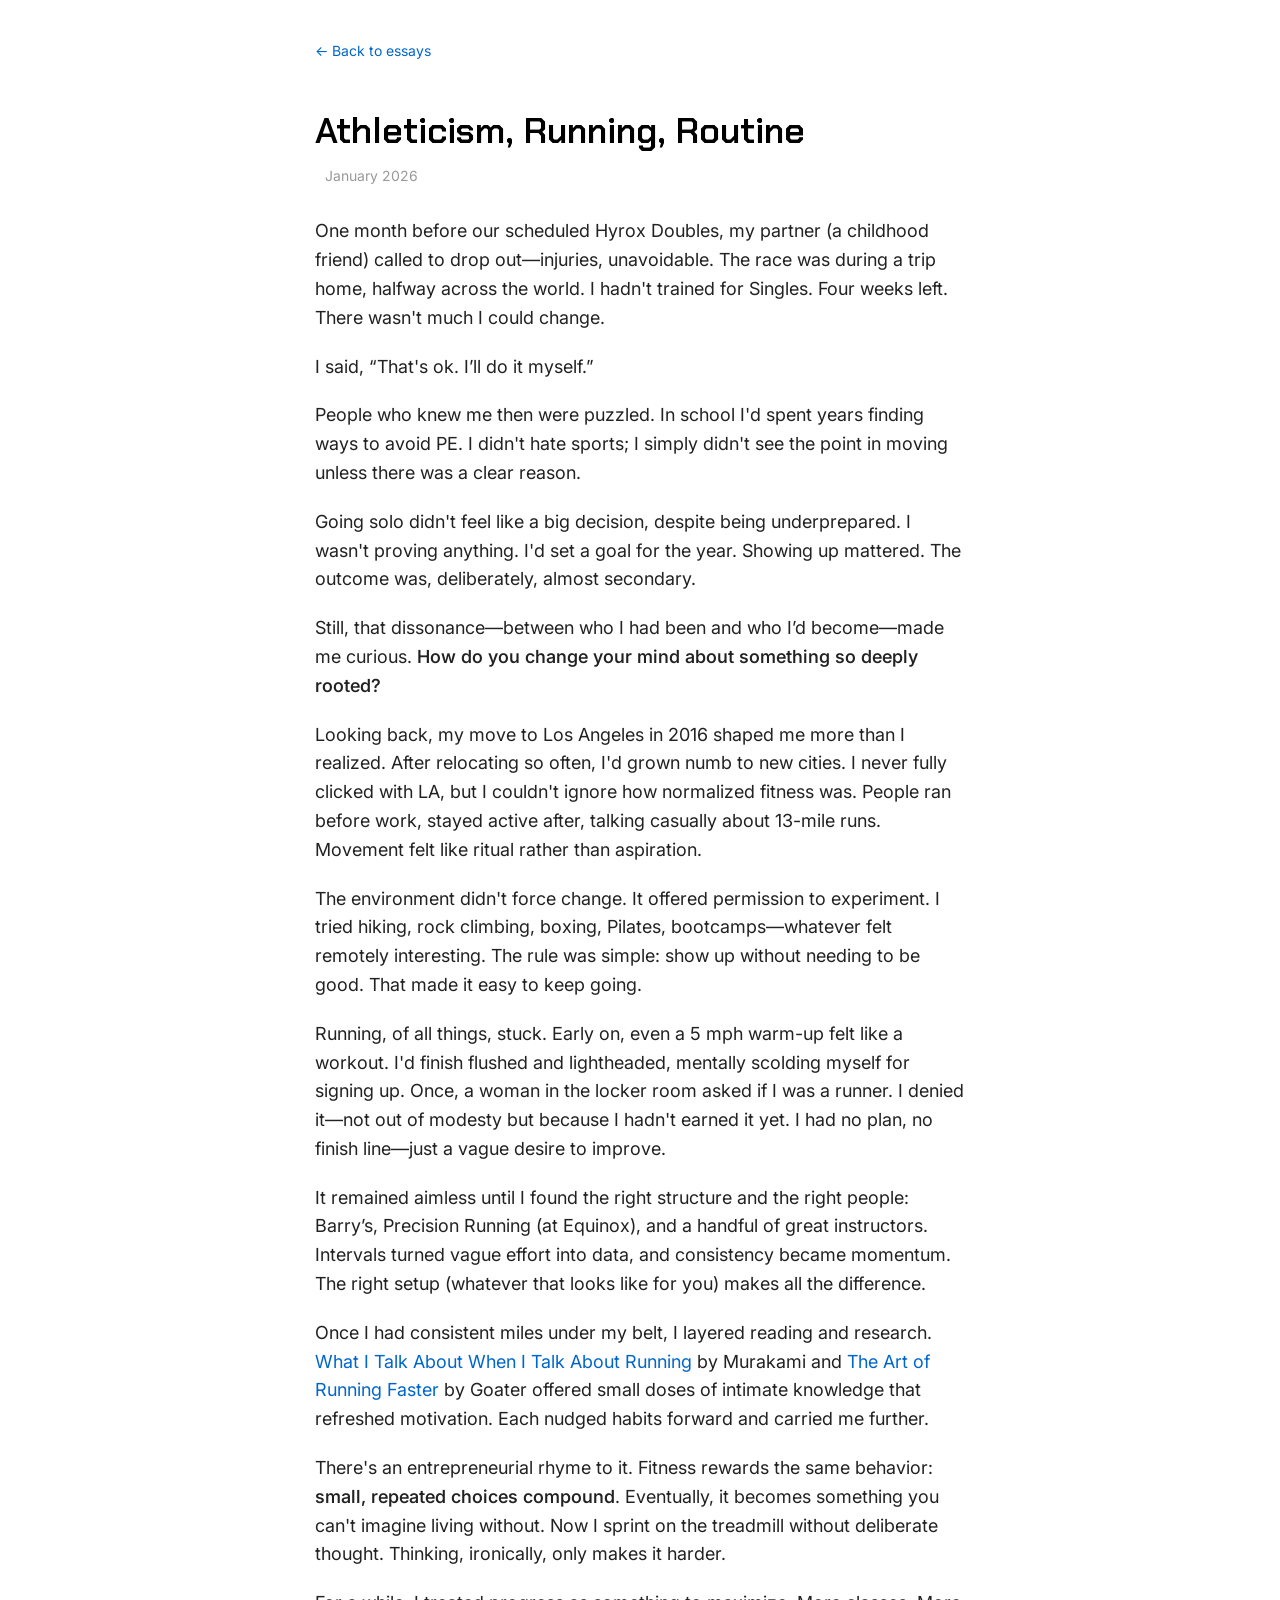
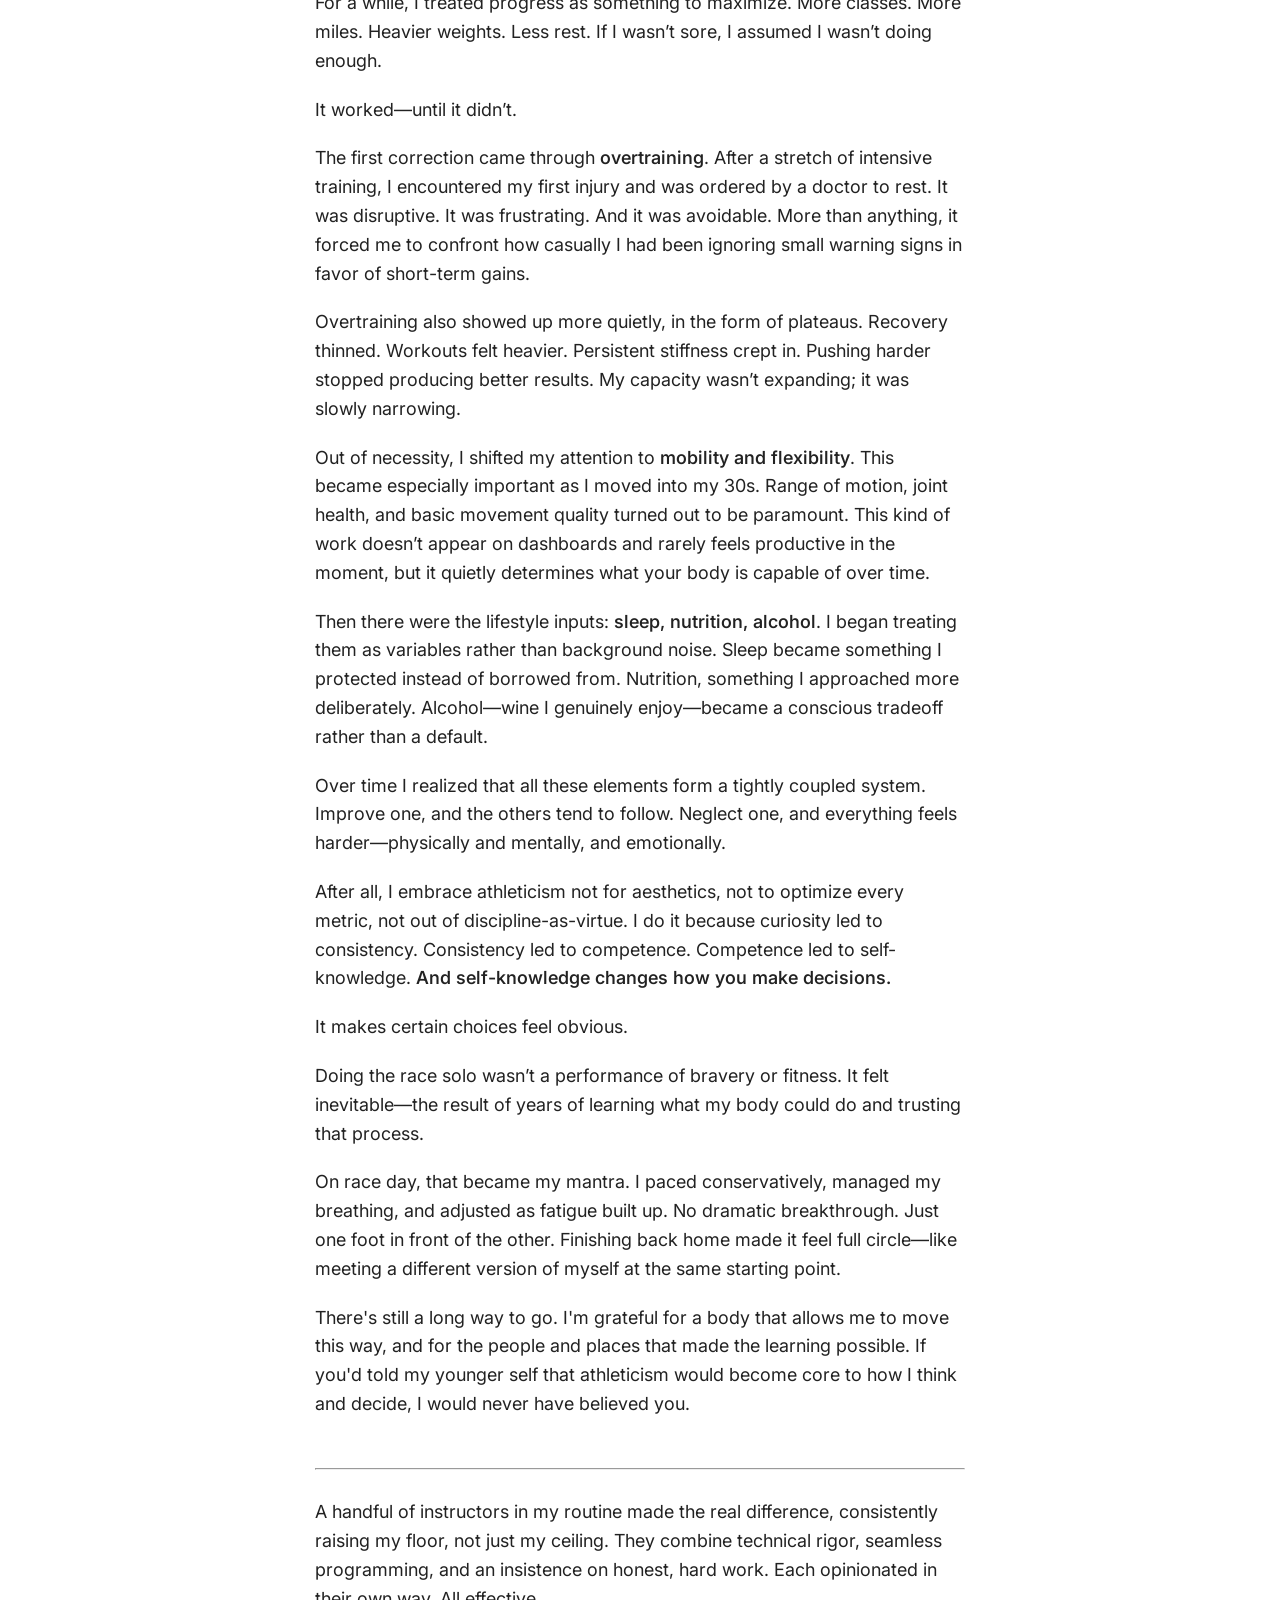
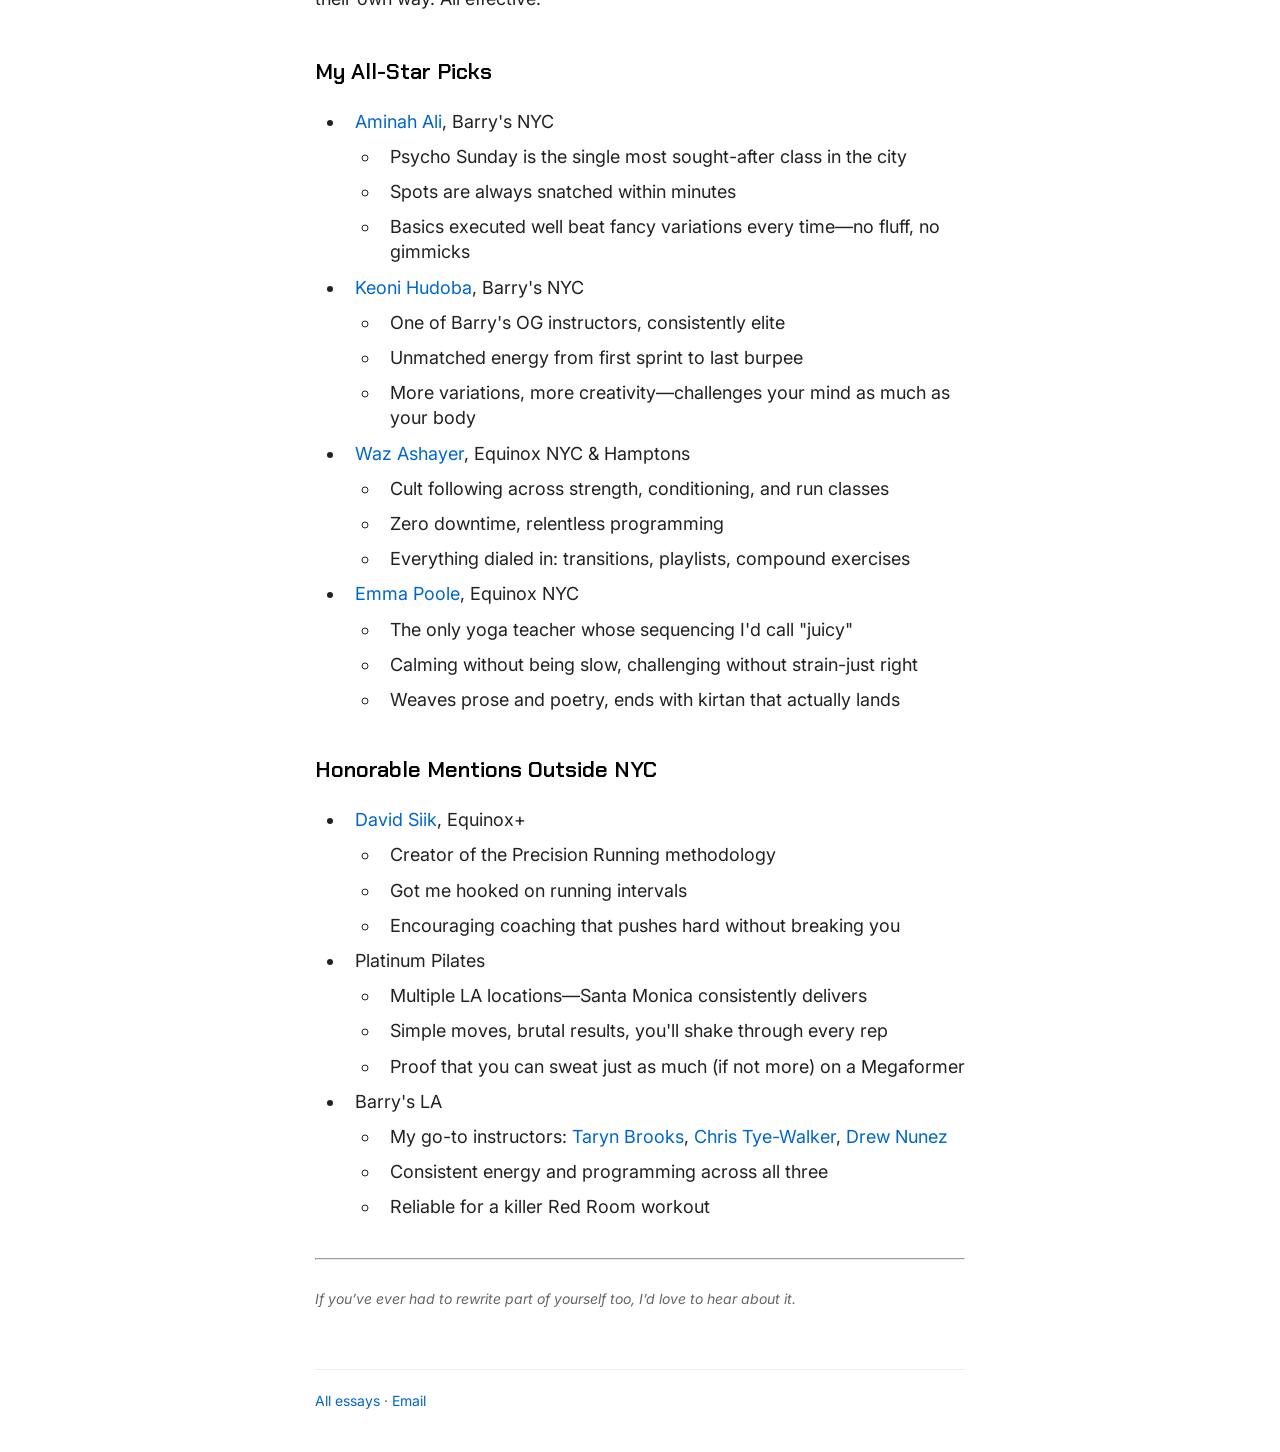
==== essays/athleticism-running-routine.html @ 354f7472 "Initial commit: personal website" ====
<!DOCTYPE html>
<html lang="en">
<head>
  <meta charset="UTF-8">
  <meta name="viewport" content="width=device-width, initial-scale=1.0">
  <title>Athleticism, Running, Routine by Rosalie Wu</title>
  
  <!-- Google Fonts -->
  <link rel="preconnect" href="https://fonts.googleapis.com">
  <link rel="preconnect" href="https://fonts.gstatic.com" crossorigin>
  <link href="https://fonts.googleapis.com/css2?family=Chakra+Petch:wght@400;500;600;700&family=Inter:wght@400;500;600&display=swap" rel="stylesheet">
  
  <link rel="stylesheet" href="../style.css">
</head>
<body>
  <div class="container">
    <nav class="breadcrumb">
      <a href="../index.html">← Back to essays</a>
    </nav>
    
    <article>
      <h1>Athleticism, Running, Routine</h1>
      <p class="date">January 2026</p>
      
      <p>One month before our scheduled Hyrox Doubles, my partner (a childhood friend) called to drop out—injuries, unavoidable. The race was during a trip home, halfway across the world. I hadn't trained for Singles. Four weeks left. There wasn't much I could change.</p>
      
      <p>I said, “That's ok. I’ll do it myself.”</p>

      <p>People who knew me then were puzzled. In school I'd spent years finding ways to avoid PE. I didn't hate sports; I simply didn't see the point in moving unless there was a clear reason.</p>

      <p>Going solo didn't feel like a big decision, despite being underprepared. I wasn't proving anything. I'd set a goal for the year. Showing up mattered. The outcome was, deliberately, almost secondary.</p>

      <p>Still, that dissonance—between who I had been and who I’d become—made me curious. <strong>How do you change your mind about something so deeply rooted?</strong></p>

      <p>Looking back, my move to Los Angeles in 2016 shaped me more than I realized. After relocating so often, I'd grown numb to new cities. I never fully clicked with LA, but I couldn't ignore how normalized fitness was. People ran before work, stayed active after, talking casually about 13-mile runs. Movement felt like ritual rather than aspiration.</p>

      <p>The environment didn't force change. It offered permission to experiment. I tried hiking, rock climbing, boxing, Pilates, bootcamps—whatever felt remotely interesting. The rule was simple: show up without needing to be good. That made it easy to keep going.</p>

      <p>Running, of all things, stuck. Early on, even a 5 mph warm-up felt like a workout. I'd finish flushed and lightheaded, mentally scolding myself for signing up. Once, a woman in the locker room asked if I was a runner. I denied it—not out of modesty but because I hadn't earned it yet. I had no plan, no finish line—just a vague desire to improve.</p>

      <p>It remained aimless until I found the right structure and the right people: Barry’s, Precision Running (at Equinox), and a handful of great instructors. Intervals turned vague effort into data, and consistency became momentum. The right setup (whatever that looks like for you) makes all the difference.</p>

      <p>Once I had consistent miles under my belt, I layered reading and research. <a href="https://a.co/d/7g28IvM" target="_blank">What I Talk About When I Talk About Running</a> by Murakami and <a href="https://a.co/d/dI8jMXp" target="_blank">The Art of Running Faster</a> by Goater offered small doses of intimate knowledge that refreshed motivation. Each nudged habits forward and carried me further.</p>

      <p>There's an entrepreneurial rhyme to it. Fitness rewards the same behavior: <strong>small, repeated choices compound</strong>. Eventually, it becomes something you can't imagine living without. Now I sprint on the treadmill without deliberate thought. Thinking, ironically, only makes it harder.</p>

      <p>For a while, I treated progress as something to maximize. More classes. More miles. Heavier weights. Less rest. If I wasn’t sore, I assumed I wasn’t doing enough.</p>

      <p>It worked—until it didn’t.</p>

      <p>The first correction came through <strong>overtraining</strong>. After a stretch of intensive training, I encountered my first injury and was ordered by a doctor to rest. It was disruptive. It was frustrating. And it was avoidable. More than anything, it forced me to confront how casually I had been ignoring small warning signs in favor of short-term gains.</p>

      <p>Overtraining also showed up more quietly, in the form of plateaus. Recovery thinned. Workouts felt heavier. Persistent stiffness crept in. Pushing harder stopped producing better results. My capacity wasn’t expanding; it was slowly narrowing.</p>

      <p>Out of necessity, I shifted my attention to <strong>mobility and flexibility</strong>. This became especially important as I moved into my 30s. Range of motion, joint health, and basic movement quality turned out to be paramount. This kind of work doesn’t appear on dashboards and rarely feels productive in the moment, but it quietly determines what your body is capable of over time.</p>
      
      <p>Then there were the lifestyle inputs: <strong>sleep, nutrition, alcohol</strong>. I began treating them as variables rather than background noise. Sleep became something I protected instead of borrowed from. Nutrition, something I approached more deliberately. Alcohol—wine I genuinely enjoy—became a conscious tradeoff rather than a default.</p>

      <p>Over time I realized that all these elements form a tightly coupled system. Improve one, and the others tend to follow. Neglect one, and everything feels harder—physically and mentally, and emotionally.</p>
      
      <p>After all, I embrace athleticism not for aesthetics, not to optimize every metric, not out of discipline-as-virtue. I do it because curiosity led to consistency. Consistency led to competence. Competence led to self-knowledge. <strong>And self-knowledge changes how you make decisions.</strong></p>

      <p>It makes certain choices feel obvious.</p>

      <p>Doing the race solo wasn’t a performance of bravery or fitness. It felt inevitable—the result of years of learning what my body could do and trusting that process.</p>

      <p>On race day, that became my mantra. I paced conservatively, managed my breathing, and adjusted as fatigue built up. No dramatic breakthrough. Just one foot in front of the other. Finishing back home made it feel full circle—like meeting a different version of myself at the same starting point.</p>

      <p>There's still a long way to go. I'm grateful for a body that allows me to move this way, and for the people and places that made the learning possible. If you'd told my younger self that athleticism would become core to how I think and decide, I would never have believed you.</p>

      <br><hr><br>

      <p>A handful of instructors in my routine made the real difference, consistently raising my floor, not just my ceiling. They combine technical rigor, seamless programming, and an insistence on honest, hard work. Each opinionated in their own way. All effective.</p>
            
      <h2>My All-Star Picks</h2>

      <ul>
        <li><a href="https://www.instagram.com/aminahm.ali/" target="_blank">Aminah Ali</a>, Barry's NYC
          <ul>
          <li>Psycho Sunday is the single most sought-after class in the city</li>
          <li>Spots are always snatched within minutes</li>
          <li>Basics executed well beat fancy variations every time—no fluff, no gimmicks</li>
          </ul>
        </li>
        <li><a href="https://www.instagram.com/keonihudoba/" target="_blank">Keoni Hudoba</a>, Barry's NYC
          <ul>
          <li>One of Barry's OG instructors, consistently elite</li>
          <li>Unmatched energy from first sprint to last burpee</li>
          <li>More variations, more creativity—challenges your mind as much as your body</li>
          </ul>
        </li>
        <li><a href="https://www.instagram.com/wazashayer/" target="_blank">Waz Ashayer</a>, Equinox NYC & Hamptons
          <ul>
          <li>Cult following across strength, conditioning, and run classes</li>
          <li>Zero downtime, relentless programming</li>
          <li>Everything dialed in: transitions, playlists, compound exercises</li>
          </ul>
        </li>        
        <li><a href="https://www.instagram.com/emmagpoole/" target="_blank">Emma Poole</a>, Equinox NYC
          <ul>
          <li>The only yoga teacher whose sequencing I'd call "juicy"</li>
          <li>Calming without being slow, challenging without strain-just right</li>
          <li>Weaves prose and poetry, ends with kirtan that actually lands</li>
          </ul>
        </li>
      </ul>
      
      <h2>Honorable Mentions Outside NYC</h2>

      <ul>
        <li><a href="https://www.instagram.com/davidsiik/" target="_blank">David Siik</a>, Equinox+
          <ul>
          <li>Creator of the Precision Running methodology</li>
          <li>Got me hooked on running intervals</li>
          <li>Encouraging coaching that pushes hard without breaking you</li>
          </ul>
        </li>
        <li>Platinum Pilates
          <ul>
          <li>Multiple LA locations—Santa Monica consistently delivers</li>
          <li>Simple moves, brutal results, you'll shake through every rep</li>
          <li>Proof that you can sweat just as much (if not more) on a Megaformer</li>
          </ul>
        </li>
        <li>Barry's LA
          <ul>
          <li>My go-to instructors: <a href="https://www.instagram.com/tarynmbrooks/" target="_blank">Taryn Brooks</a>, <a href="https://www.instagram.com/davidsiik/" target="_blank"><a href="https://www.instagram.com/ctwfit/">Chris Tye-Walker</a>, <a href="https://www.instagram.com/davidsiik/" target="_blank"><a href="https://www.instagram.com/drewnunezpt/">Drew Nunez</a></li>
          <li>Consistent energy and programming across all three</li>
          <li>Reliable for a killer Red Room workout</li>
          </ul>
        </li>
      </ul>

      <br><hr><br>

      <p class="bio"><i>If you’ve ever had to rewrite part of yourself too, I’d love to hear about it.</i></p>

    </article>
    
    <footer>
      <p><a href="../index.html">All essays</a> · <a href="mailto:hi@rosaliewu.com">Email</a></p>
    </footer>
  </div>
</body>
</html>
---- style.css ----
/* Reset and base styles */
* {
  margin: 0;
  padding: 0;
  box-sizing: border-box;
}

body {
  font-family: 'Inter', -apple-system, BlinkMacSystemFont, 'Segoe UI', sans-serif;
  font-size: 18px;
  line-height: 1.6;
  color: #222;
  background-color: #fff;
  padding: 20px;
}

/* Container for content */
.container {
  max-width: 650px;
  margin: 0 auto;
}

/* Typography */
h1 {
  font-family: 'Chakra Petch', -apple-system, BlinkMacSystemFont, 'Segoe UI', sans-serif;
  font-size: 36px;
  font-weight: 600;
  margin: 40px 0 10px;
  color: #000;
}

h2 {
  font-family: 'Chakra Petch', -apple-system, BlinkMacSystemFont, 'Segoe UI', sans-serif;
  font-size: 24px;
  font-weight: 600;
  margin: 40px 0 20px;
  color: #000;
}

p {
  margin-bottom: 20px;
}

.bio {
  color: #666;
  font-size: 14px;
  line-height: 1.4;
  margin-bottom: 10px;
}

/* Links */
a {
  color: #0066cc;
  text-decoration: none;
}

a:hover {
  text-decoration: underline;
}

/* Bullet points and lists */
ul {
  margin: 10px 0;
  padding-left: 0;
  list-style-position: outside;
}

ul li {
  margin-left: 30px;
  margin-bottom: 10px;
  padding-left: 10px;
  line-height: 1.4;
}

/* Sub-bullet points (nested lists) */
ul ul {
  margin-top: 10px;
  margin-bottom: 10px;
}

ul ul li {
  margin-left: 25px;
  list-style-type: circle;
}

/* Third level */
ul ul ul li {
  list-style-type: square;
}

/* Ordered lists (numbered) */
ol {
  margin: 10px 0;
  padding-left: 0;
}

ol li {
  margin-left: 30px;
  margin-bottom: 10px;
  padding-left: 10px;
  line-height: 1.4;
}

/* Nested numbered lists */
ol ol {
  margin-top: 10px;
  margin-bottom: 10px;
  list-style-type: lower-alpha;
}

ol ol ol {
  list-style-type: lower-roman;
}

/* Essay list on homepage */
.essays {
  list-style: none;
  margin: 0;
  padding: 0;
}

.essays li {
  margin-bottom: 15px;
  margin-left: 0; /* Override the general ul li styling */
  padding-left: 0;
}

.essays a {
  font-family: 'Chakra Petch', -apple-system, BlinkMacSystemFont, sans-serif;
  font-size: 18px;
  font-weight: 500;
  color: #000;
}

.essays a:hover {
  color: #0066cc;
}

.date {
  color: #999;
  font-size: 14px;
  margin-left: 10px;
}

/* Essay-specific styles */
.breadcrumb {
  margin: 20px 0;
  font-size: 14px;
}

article h1 {
  margin-bottom: 5px;
}

article h2 {
  font-family: 'Chakra Petch', -apple-system, BlinkMacSystemFont, sans-serif;
  font-size: 22px;
  font-weight: 600;
  margin-top: 40px;
  margin-bottom: 20px;
}

article .date {
  color: #999;
  font-size: 14px;
  margin-bottom: 30px;
  display: block;
}

blockquote {
  border-left: 3px solid #ccc;
  margin: 30px 0;
  padding-left: 20px;
  color: #666;
  font-style: italic;
}

strong {
  font-weight: 550;
  color: #222;
}

/* Footer */
footer {
  margin-top: 60px;
  padding-top: 20px;
  border-top: 1px solid #eee;
  color: #666;
  font-size: 14px;
}
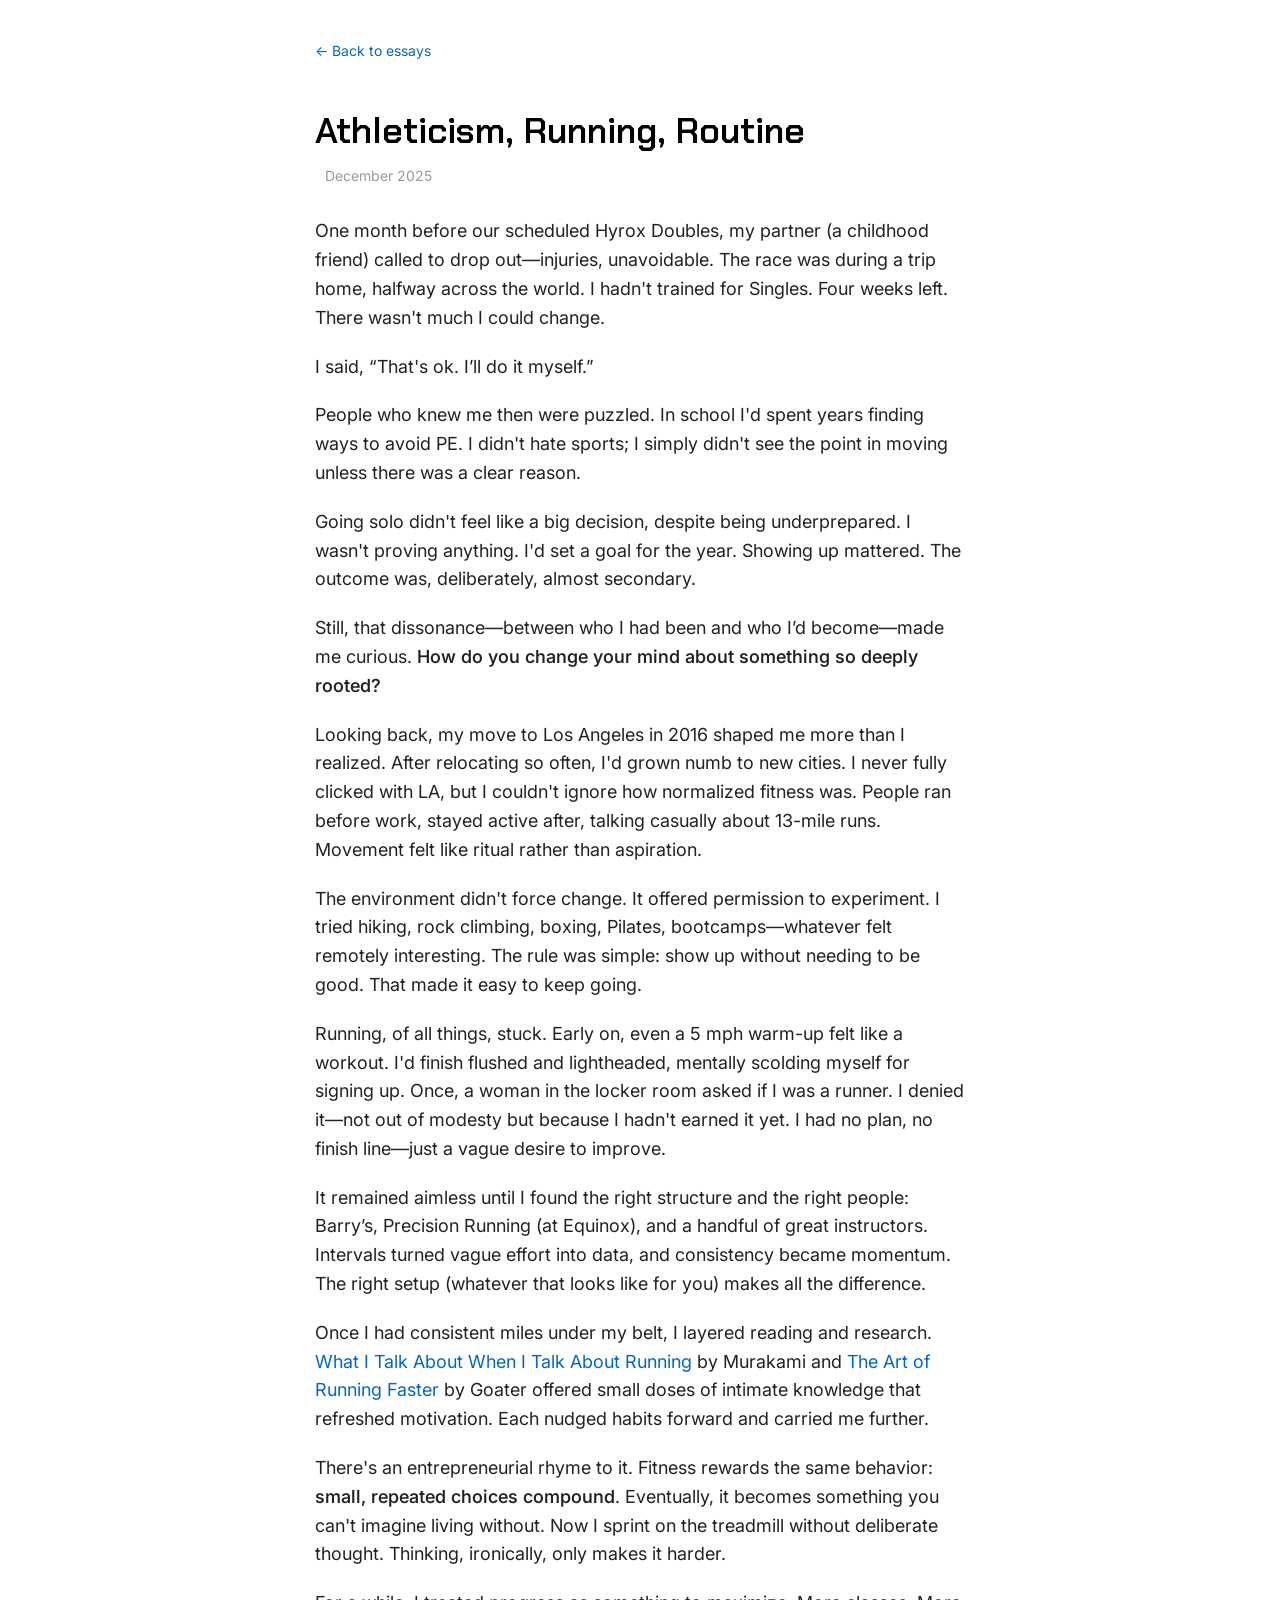
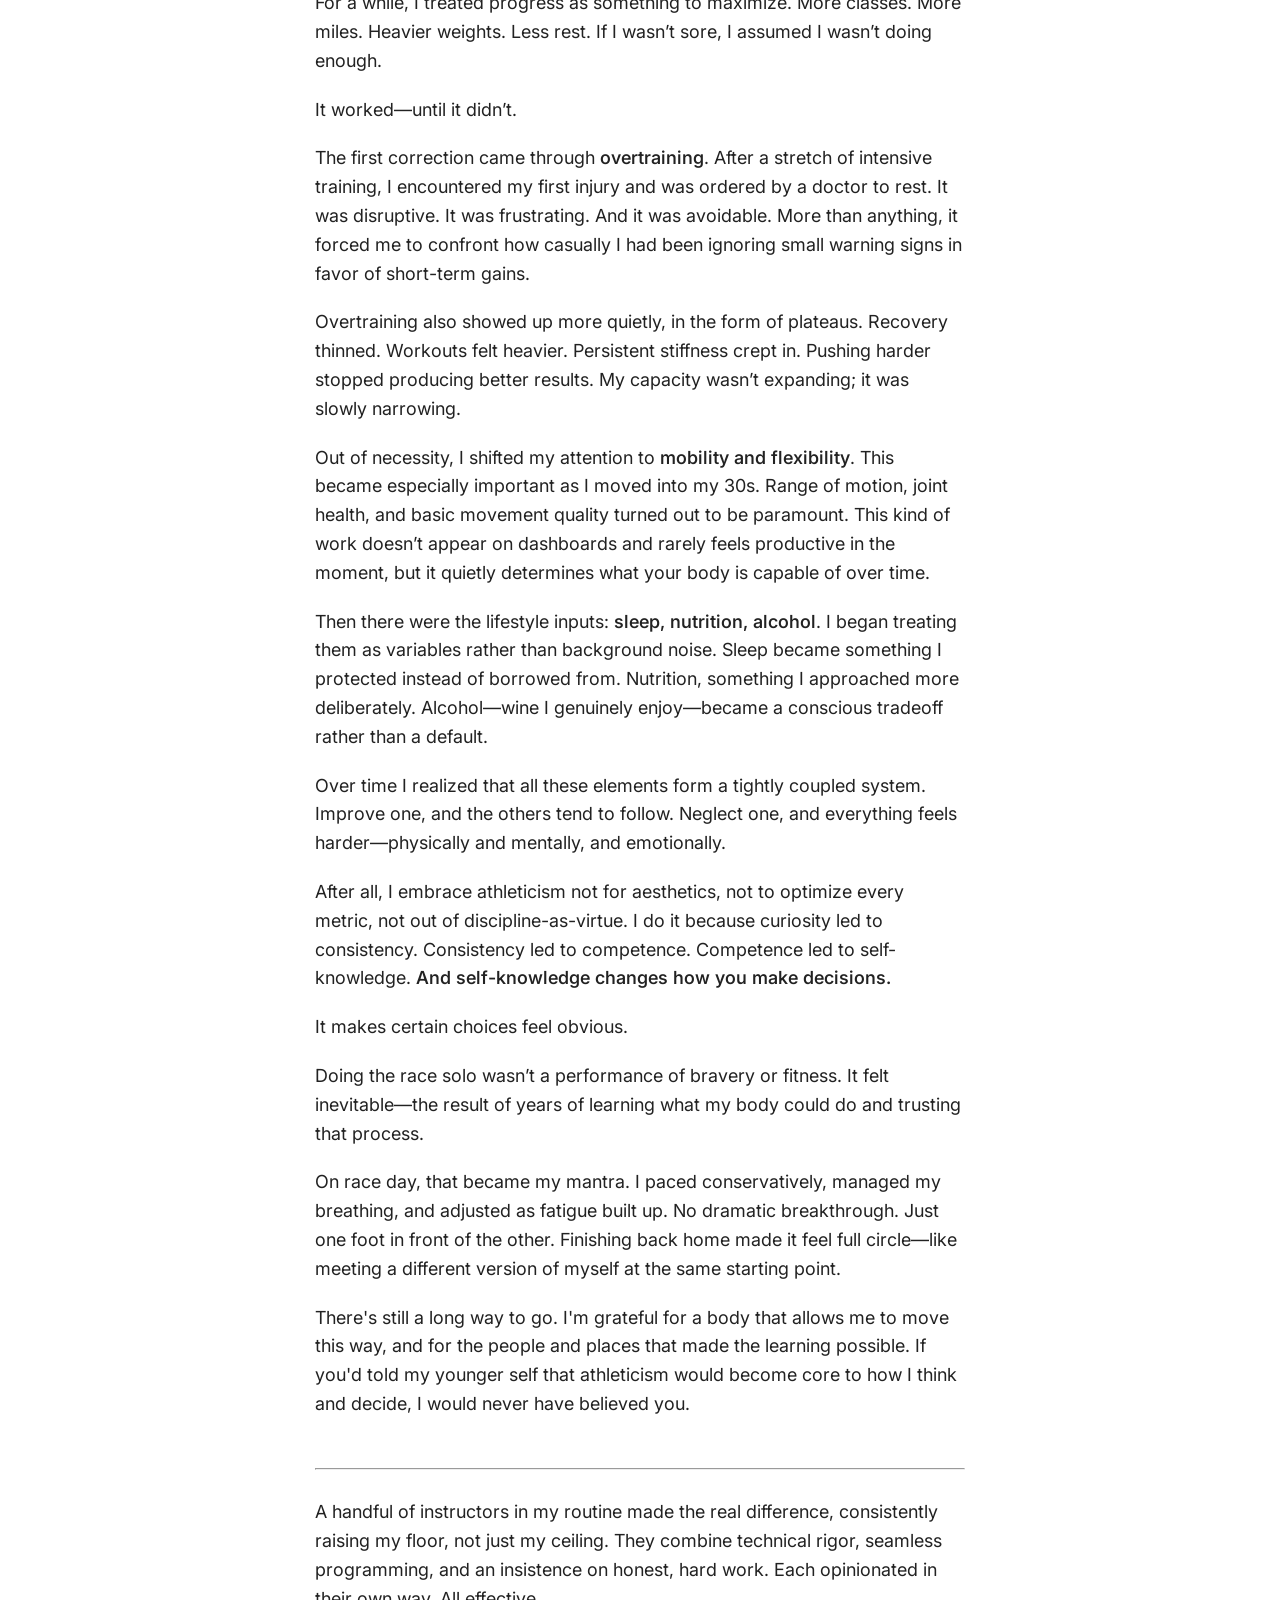
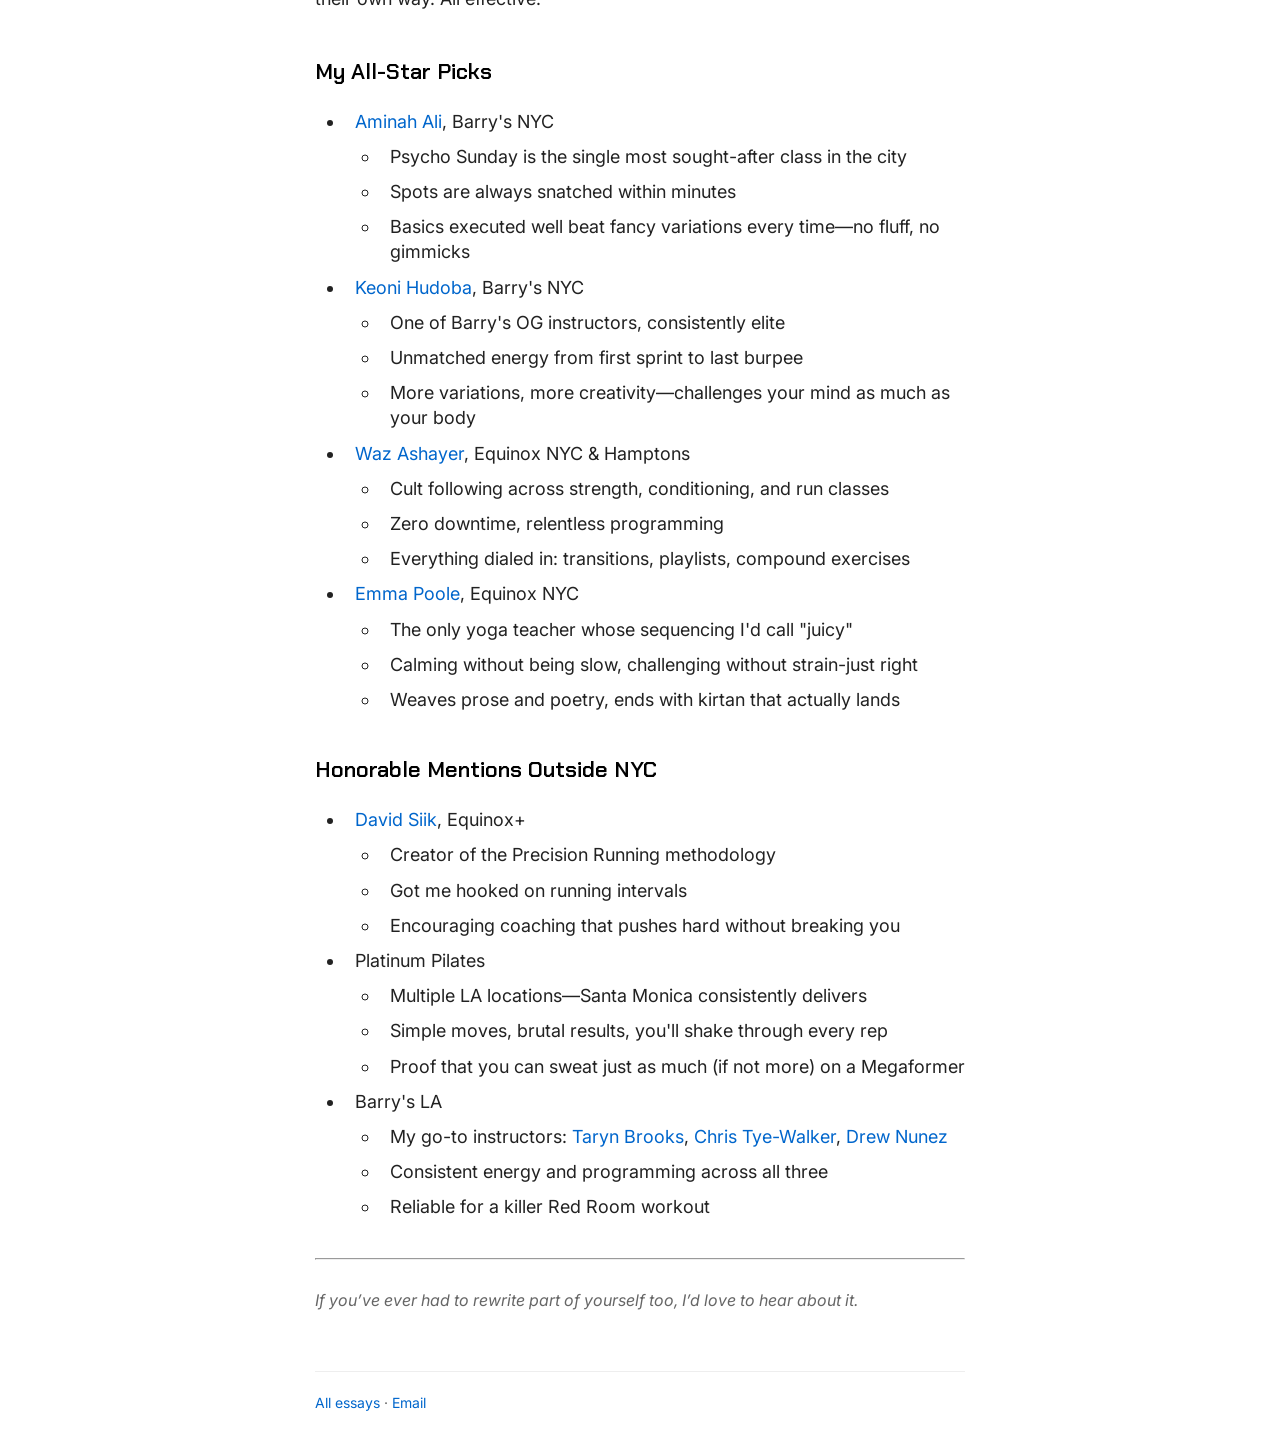
==== commit 1a1c34c5: "New Essay: The Endgame of Growth" ====
--- a/essays/athleticism-running-routine.html
+++ b/essays/athleticism-running-routine.html
@@ -20,7 +20,7 @@
     
     <article>
       <h1>Athleticism, Running, Routine</h1>
-      <p class="date">January 2026</p>
+      <p class="date">December 2025</p>
       
       <p>One month before our scheduled Hyrox Doubles, my partner (a childhood friend) called to drop out—injuries, unavoidable. The race was during a trip home, halfway across the world. I hadn't trained for Singles. Four weeks left. There wasn't much I could change.</p>
       
--- a/style.css
+++ b/style.css
@@ -43,7 +43,7 @@
 
 .bio {
   color: #666;
-  font-size: 14px;
+  font-size: 16px;
   line-height: 1.4;
   margin-bottom: 10px;
 }
